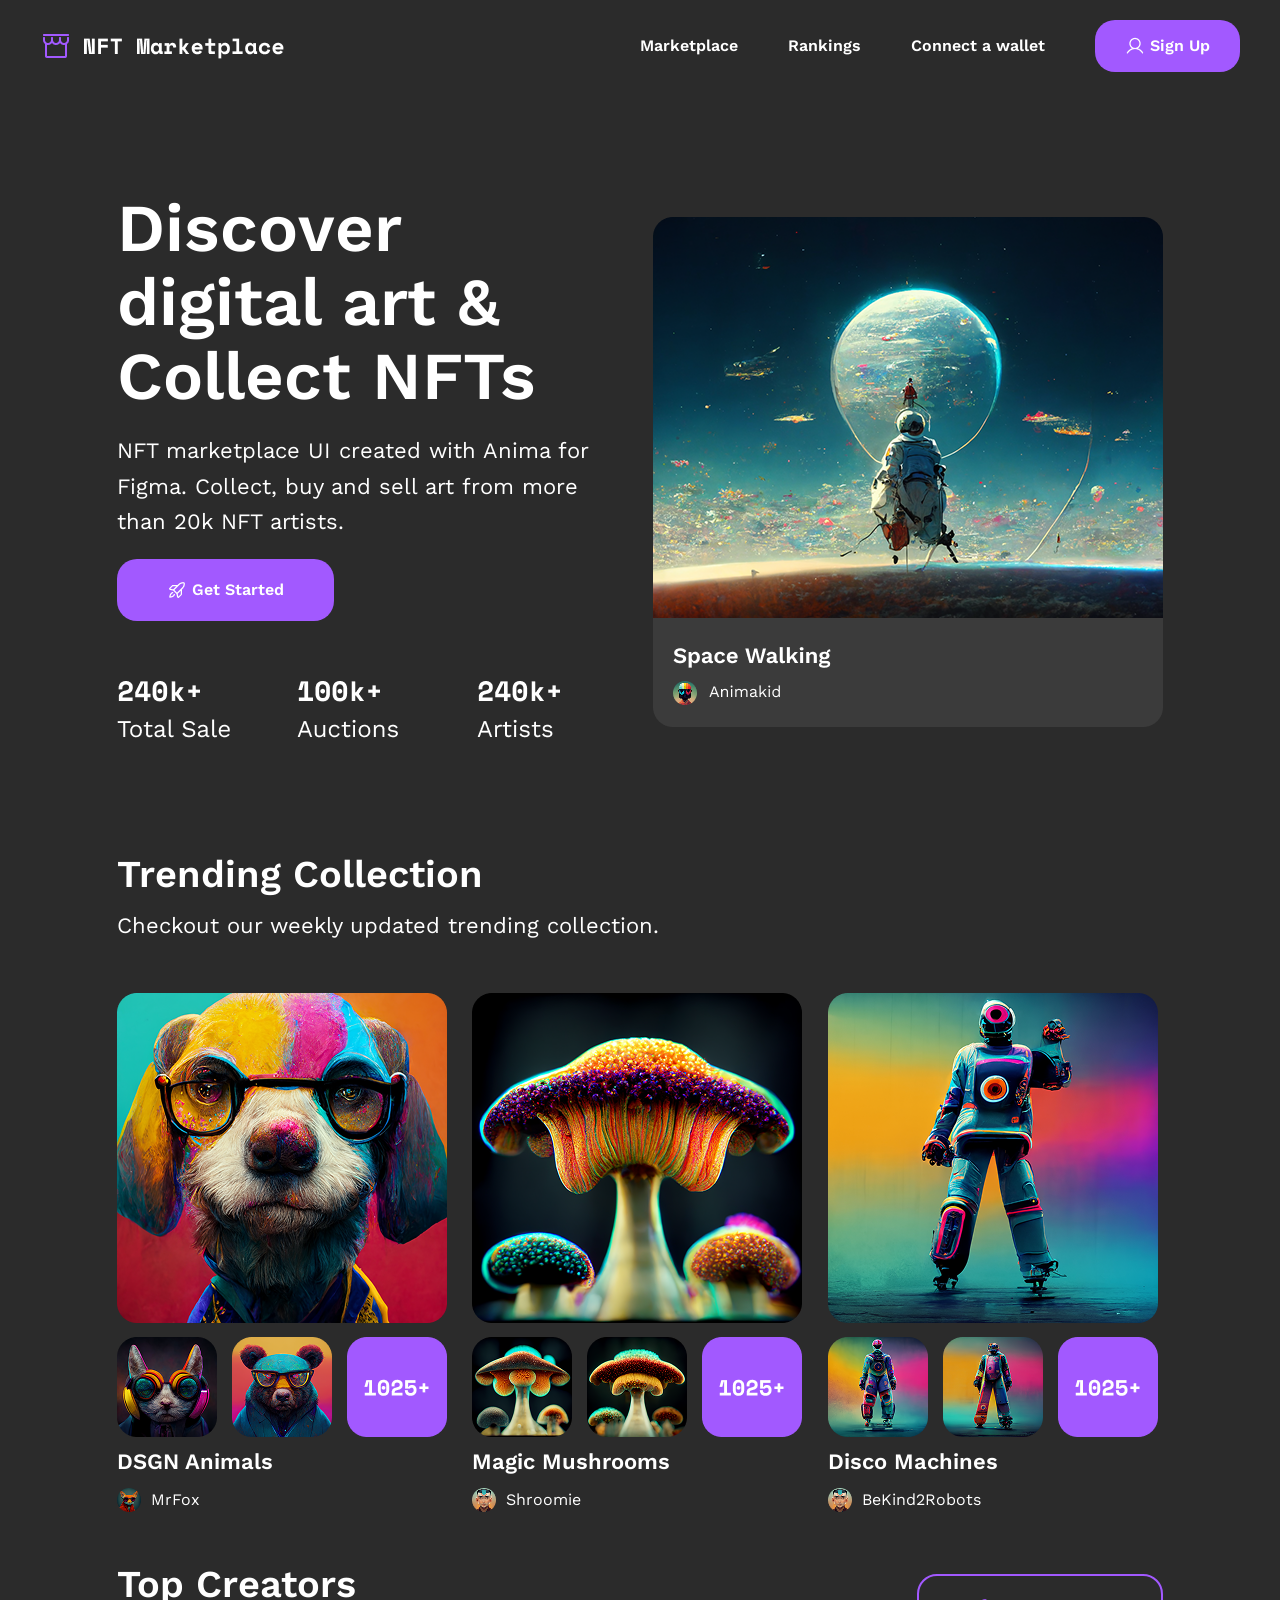
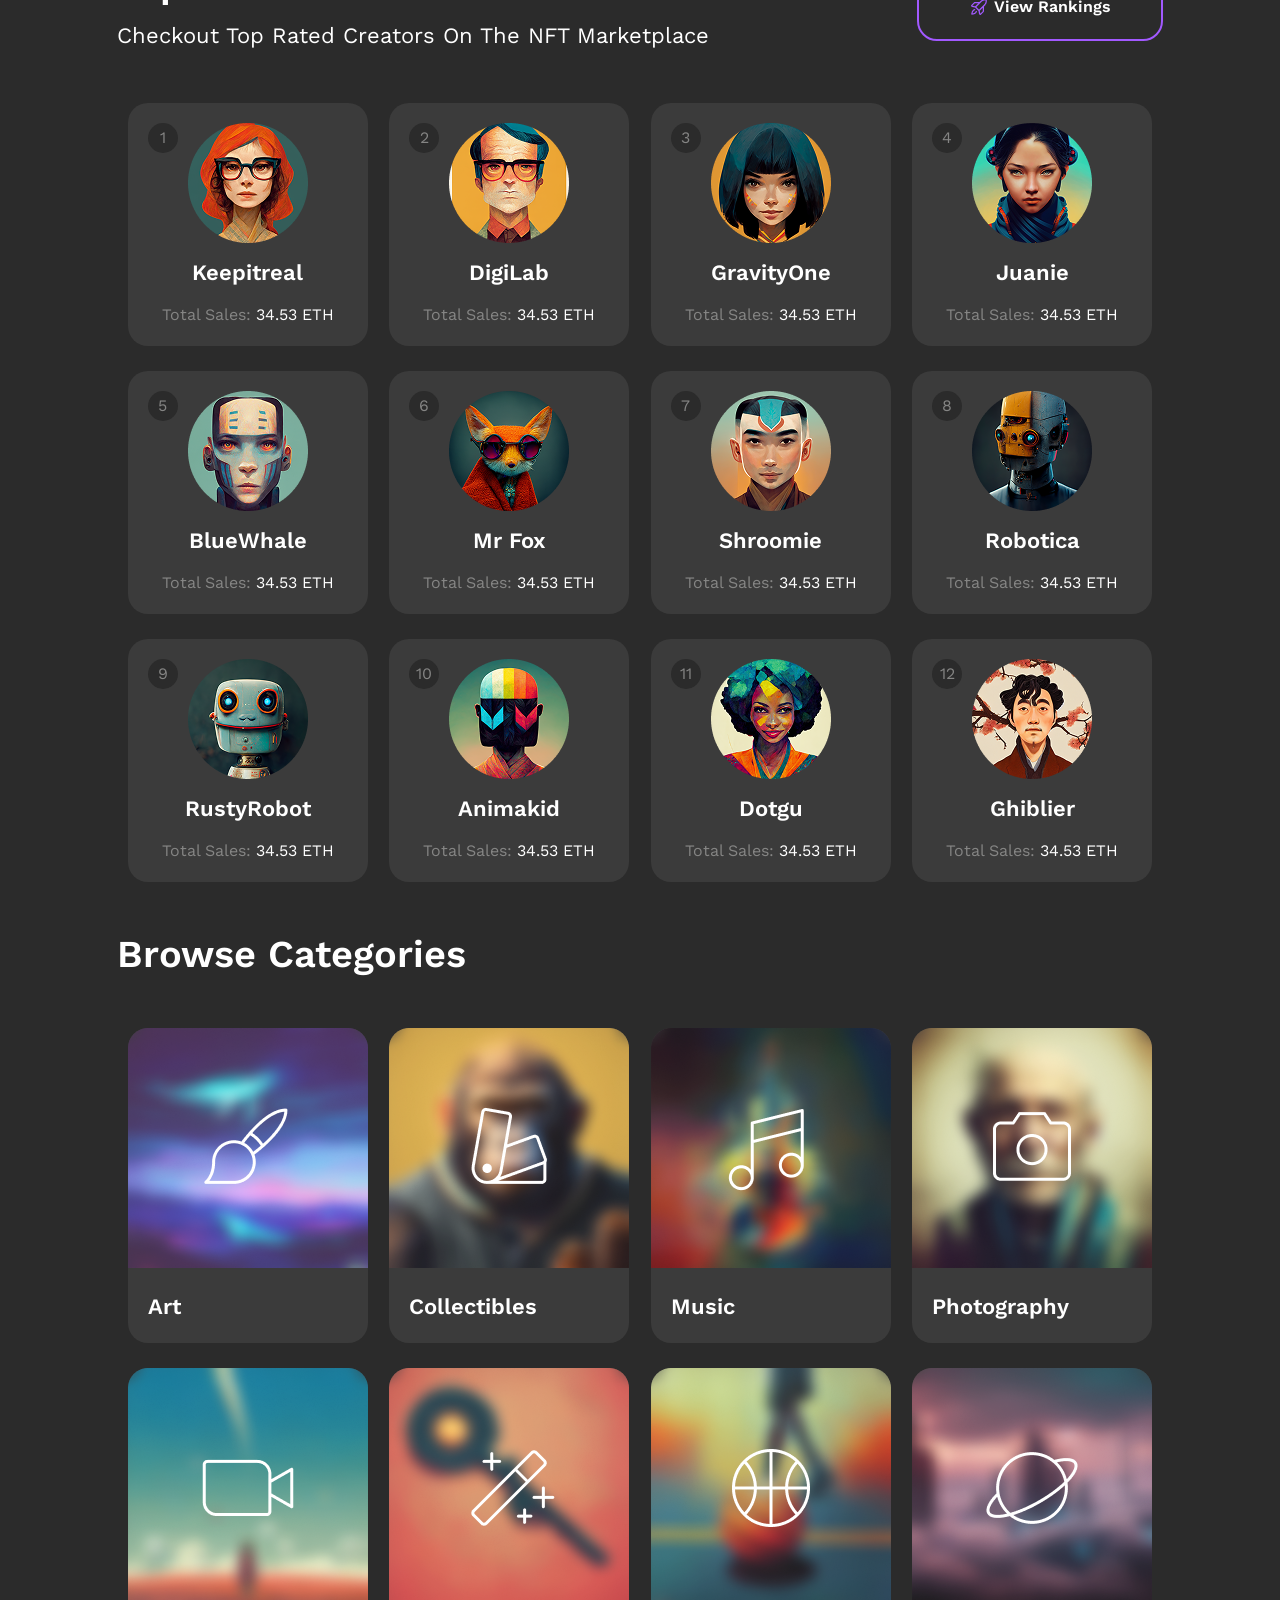
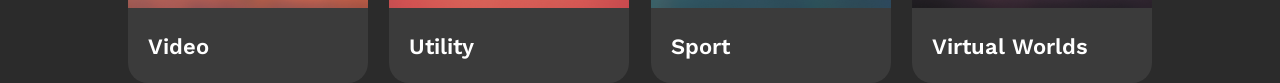
==== index.html @ 12379fa8 "categories" ====
<!doctype html>
<html lang="en">
  <head>
    <meta charset="UTF-8" />
    <meta name="viewport" content="width=device-width, initial-scale=1.0" />
    <link rel="stylesheet" href="style.css" />
    <link rel="shortcut icon" href="img/Storefront.png" />
    <title>NFT Marketplace</title>
  </head>
  <body>
    <nav>
      <img src="img/logo.png" alt="logotip" />

      <div class="nav-right">
        <ul>
          <li>Marketplace</li>
          <li>Rankings</li>
          <li>Connect a wallet</li>
        </ul>

        <button>
          <img src="img/User.png" alt="user-icon" />
          Sign Up
        </button>
      </div>
    </nav>

    <section class="home container">
      <div class="left-side">
        <h1>Discover digital art & Collect NFTs</h1>
        <p>
          NFT marketplace UI created with Anima for Figma. Collect, buy and sell
          art from more than 20k NFT artists.
        </p>
        <button>
          <img src="img/RocketLaunch.png" alt="rocket-icon" />
          Get Started
        </button>

        <img src="img/Additional Info.png" alt="info" />
      </div>

      <img src="img/Highlighted NFT.png" alt="nft" />
    </section>

    <section class="trending-collection container">
      <h1>Trending Collection</h1>
      <p>Checkout our weekly updated trending collection.</p>

      <div class="collection">
        <div class="card">
          <img src="img/Primary Photo Placeholder.png" alt="Primary" />

          <div class="three">
            <img src="img/Secondary Photo Placeholder.png" alt="Secondary" />
            <img src="img/Secondary Photo Placeholder-1.png" alt="Secondary" />
            <img src="img/Number of additional NFTs.png" alt="Number" />
          </div>

          <div class="info">
            <h2>DSGN Animals</h2>

            <p>
              <img src="img/Avatar Placeholder.png" alt="Avatar" />
              MrFox
            </p>
          </div>
        </div>

        <div class="card">
          <img src="img/Primary Photo Placeholder-1.png" alt="Primary" />

          <div class="three">
            <img src="img/Secondary Photo Placeholder-2.png" alt="Secondary" />
            <img src="img/Secondary Photo Placeholder-3.png" alt="Secondary" />
            <img src="img/Number of additional NFTs.png" alt="Number" />
          </div>

          <div class="info">
            <h2>Magic Mushrooms</h2>

            <p>
              <img src="img/Avatar Placeholder-1.png" alt="Avatar" />
              Shroomie
            </p>
          </div>
        </div>

        <div class="card">
          <img src="img/Primary Photo Placeholder-2.png" alt="Primary" />

          <div class="three">
            <img src="img/Secondary Photo Placeholder-4.png" alt="Secondary" />
            <img src="img/Secondary Photo Placeholder-5.png" alt="Secondary" />
            <img src="img/Number of additional NFTs.png" alt="Number" />
          </div>

          <div class="info">
            <h2>Disco Machines</h2>

            <p>
              <img src="img/Avatar Placeholder-1.png" alt="Avatar" />
              BeKind2Robots
            </p>
          </div>
        </div>
      </div>
    </section>

    <div class="rated-artists container">
      <div class="top">
        <div class="headings">
          <h1>Top Creators</h1>
          <p>Checkout Top Rated Creators On The NFT Marketplace</p>
        </div>

        <button>
          <img src="img/RocketLaunch-violet.png" alt="rocket-icon" />
          View Rankings
        </button>
      </div>

      <div class="card-grid">
        <div class="card">
          <h3>1</h3>

          <img src="img/avatar/Avatar Placeholder.png" alt="Avatar" />
          <h2>Keepitreal</h2>
          <p>
            Total Sales:
            <span> 34.53 ETH </span>
          </p>
        </div>

        <div class="card">
          <h3>2</h3>

          <img src="img/avatar/Avatar Placeholder-1.png" alt="Avatar" />
          <h2>DigiLab</h2>
          <p>
            Total Sales:
            <span> 34.53 ETH </span>
          </p>
        </div>

        <div class="card">
          <h3>3</h3>

          <img src="img/avatar/Avatar Placeholder-2.png" alt="Avatar" />
          <h2>GravityOne</h2>
          <p>
            Total Sales:
            <span> 34.53 ETH </span>
          </p>
        </div>

        <div class="card">
          <h3>4</h3>

          <img src="img/avatar/Avatar Placeholder-3.png" alt="Avatar" />
          <h2>Juanie</h2>
          <p>
            Total Sales:
            <span> 34.53 ETH </span>
          </p>
        </div>

        <div class="card">
          <h3>5</h3>

          <img src="img/avatar/Avatar Placeholder-4.png" alt="Avatar" />
          <h2>BlueWhale</h2>
          <p>
            Total Sales:
            <span> 34.53 ETH </span>
          </p>
        </div>

        <div class="card">
          <h3>6</h3>

          <img src="img/avatar/Avatar Placeholder-5.png" alt="Avatar" />
          <h2>mr fox</h2>
          <p>
            Total Sales:
            <span> 34.53 ETH </span>
          </p>
        </div>

        <div class="card">
          <h3>7</h3>

          <img src="img/avatar/Avatar Placeholder-6.png" alt="Avatar" />
          <h2>Shroomie</h2>
          <p>
            Total Sales:
            <span> 34.53 ETH </span>
          </p>
        </div>

        <div class="card">
          <h3>8</h3>

          <img src="img/avatar/Avatar Placeholder-7.png" alt="Avatar" />
          <h2>robotica</h2>
          <p>
            Total Sales:
            <span> 34.53 ETH </span>
          </p>
        </div>

        <div class="card">
          <h3>9</h3>

          <img src="img/avatar/Avatar Placeholder-8.png" alt="Avatar" />
          <h2>RustyRobot</h2>
          <p>
            Total Sales:
            <span> 34.53 ETH </span>
          </p>
        </div>

        <div class="card">
          <h3>10</h3>

          <img src="img/avatar/Avatar Placeholder-9.png" alt="Avatar" />
          <h2>animakid</h2>
          <p>
            Total Sales:
            <span> 34.53 ETH </span>
          </p>
        </div>

        <div class="card">
          <h3>11</h3>

          <img src="img/avatar/Avatar Placeholder-10.png" alt="Avatar" />
          <h2>Dotgu</h2>
          <p>
            Total Sales:
            <span> 34.53 ETH </span>
          </p>
        </div>

        <div class="card">
          <h3>12</h3>

          <img src="img/avatar/Avatar Placeholder-11.png" alt="Avatar" />
          <h2>Ghiblier</h2>
          <p>
            Total Sales:
            <span> 34.53 ETH </span>
          </p>
        </div>
      </div>
    </div>

    <div class="categories container">
      <h1>Browse Categories</h1>

      <div class="card-grid">
        <div class="card">
          <img src="img/category/Category Icon.png" alt="category" />
          <h2>Art</h2>
        </div>

        <div class="card">
          <img src="img/category/Category Icon-1.png" alt="category" />
          <h2>Collectibles</h2>
        </div>

        <div class="card">
          <img src="img/category/Category Icon-2.png" alt="category" />
          <h2>Music</h2>
        </div>

        <div class="card">
          <img src="img/category/Category Icon-3.png" alt="category" />
          <h2>Photography</h2>
        </div>

        <div class="card">
          <img src="img/category/Category Icon-4.png" alt="category" />
          <h2>Video</h2>
        </div>

        <div class="card">
          <img src="img/category/Category Icon-5.png" alt="category" />
          <h2>Utility</h2>
        </div>

        <div class="card">
          <img src="img/category/Category Icon-6.png" alt="category" />
          <h2>Sport</h2>
        </div>

        <div class="card">
          <img src="img/category/Category Icon-7.png" alt="category" />
          <h2>Virtual Worlds</h2>
        </div>
      </div>
    </div>
  </body>
</html>
---- style.css ----
@import url("https://fonts.googleapis.com/css2?family=Work+Sans:ital,wght@0,100..900;1,100..900&display=swap");

* {
  padding: 0;
  margin: 0;
  list-style: none;
  box-sizing: border-box;
  font-family: "Work Sans", sans-serif;
}

body {
  background-color: #2b2b2b;
}

.container {
  max-width: 1046px;
  margin: auto;
  /* border: #a259ff solid 1px; */
}

button {
  transition: all 0.3s;
  cursor: pointer;
}

button:active {
  transform: scale(0.8);
}

nav {
  max-width: 1200px;
  width: 100%;
  margin: auto;
  display: flex;
  align-items: center;
  justify-content: space-between;
  padding: 20px 0;
}

nav .nav-right {
  display: flex;
  align-items: center;
  gap: 50px;
}

.nav-right ul {
  display: flex;
  gap: 50px;
}

.nav-right ul li {
  color: white;
  font-weight: 600;
  font-size: 16px;
  line-height: 140%;
}

.nav-right button {
  display: flex;
  align-items: center;
  gap: 5px;
  border: none;
  color: white;
  font-weight: 600;
  font-size: 16px;
  line-height: 140%;
  padding: 15px 30px;
  border-radius: 20px;
  background-color: #a259ff;
  cursor: pointer;
}

.home {
  display: flex;
  align-items: center;
  justify-content: space-between;
  margin: 100px auto;
}

.home .left-side h1 {
  font-weight: 600;
  font-size: 67px;
  line-height: 110%;
  color: white;
  width: 500px;
  margin-bottom: 20px;
}

.home .left-side p {
  font-weight: 400;
  font-size: 22px;
  line-height: 160%;
  color: white;
  width: 500px;
  margin-bottom: 20px;
}

.home .left-side button {
  display: flex;
  align-items: center;
  gap: 5px;
  border: none;
  color: white;
  font-weight: 600;
  font-size: 16px;
  line-height: 140%;
  padding: 20px 50px;
  border-radius: 20px;
  background-color: #a259ff;
  margin-bottom: 50px;
}

/* trending-collection */
.trending-collection h1 {
  color: white;
  font-weight: 600;
  font-size: 38px;
  line-height: 120%;
  margin-bottom: 10px;
}

.trending-collection p {
  color: white;
  font-weight: 400;
  font-size: 22px;
  line-height: 160%;
}

.collection {
  display: grid;
  grid-template-columns: repeat(3, 1fr);
  margin: 50px 0;
  gap: 20px;
}

.collection .card {
  width: 330px;
}

.collection .card .three {
  display: flex;
  align-items: center;
  justify-content: space-between;
  width: 100%;
  margin: 10px 0;
}

.collection .card .info h2 {
  font-weight: 600;
  font-size: 22px;
  line-height: 140%;
  color: white;
  margin-bottom: 10px;
}

.collection .card .info p {
  display: flex;
  gap: 10px;
  align-items: center;
  color: white;
  font-weight: 400;
  font-size: 16px;
  line-height: 140%;
}

/* rated-artists css */
.rated-artists {
  margin: 50px auto;
}

.rated-artists .top {
  display: flex;
  align-items: center;
  justify-content: space-between;
}

.rated-artists .top .headings h1 {
  color: white;
  font-weight: 600;
  font-size: 38px;
  line-height: 120%;
  margin-bottom: 10px;
}

.rated-artists .top .headings p {
  color: white;
  font-weight: 400;
  font-size: 22px;
  line-height: 160%;
}

.rated-artists .top button {
  display: flex;
  align-items: center;
  gap: 5px;
  color: #fff;
  font-weight: 600;
  font-size: 16px;
  line-height: 140%;
  border-radius: 20px;
  border: 2px solid #a259ff;
  padding: 20px 50px;
  background-color: transparent;
}

/* grids */
.rated-artists .card-grid,
.categories .card-grid {
  display: grid;
  grid-template-columns: repeat(4, 1fr);
  justify-items: center;
  row-gap: 25px;
  margin-top: 50px;
}

.rated-artists .card-grid .card {
  position: relative;
  display: flex;
  flex-direction: column;
  align-items: center;
  gap: 15px;
  background-color: #3b3b3b;
  width: 240px;
  padding: 20px;
  border-radius: 20px;
  transition: all 0.5s;
}

.rated-artists .card-grid .card img {
  transition: all 0.5s;
}

.rated-artists .card-grid .card:hover {
  box-shadow: inset 0 0 20px #a259ff;
}

.rated-artists .card-grid .card:hover img {
  transform: scale(1.1);
}

.rated-artists .card-grid .card h3 {
  display: flex;
  align-items: center;
  justify-content: center;
  position: absolute;
  left: 20px;
  top: 20px;
  background-color: #2b2b2b;
  color: #858584;
  font-weight: 400;
  font-size: 16px;
  line-height: 140%;
  border-radius: 20px;
  width: 30px;
  height: 30px;
}

.rated-artists .card-grid .card h2 {
  font-weight: 600;
  font-size: 22px;
  line-height: 140%;
  color: white;
  text-transform: capitalize;
}

.rated-artists .card-grid .card p {
  color: #858584;
  font-weight: 400;
  font-size: 16px;
  line-height: 140%;
}

.rated-artists .card-grid .card p span {
  color: white;
}

/* categories */
.categories h1 {
  color: white;
  font-weight: 600;
  font-size: 38px;
  line-height: 120%;
}

.categories .card-grid .card {
  background: #3b3b3b;
  width: 240px;
  border-radius: 20px;
  transition: all 0.5s;
}

.categories .card-grid .card h2 {
  padding: 20px;
  color: white;
  font-weight: 600;
  font-size: 22px;
  line-height: 140%;
  transition: all 0.5s;
}

.categories .card-grid .card:hover {
  transform: translateY(-10px);
}

.categories .card-grid .card:hover h2 {
  color: #a259ff;
}
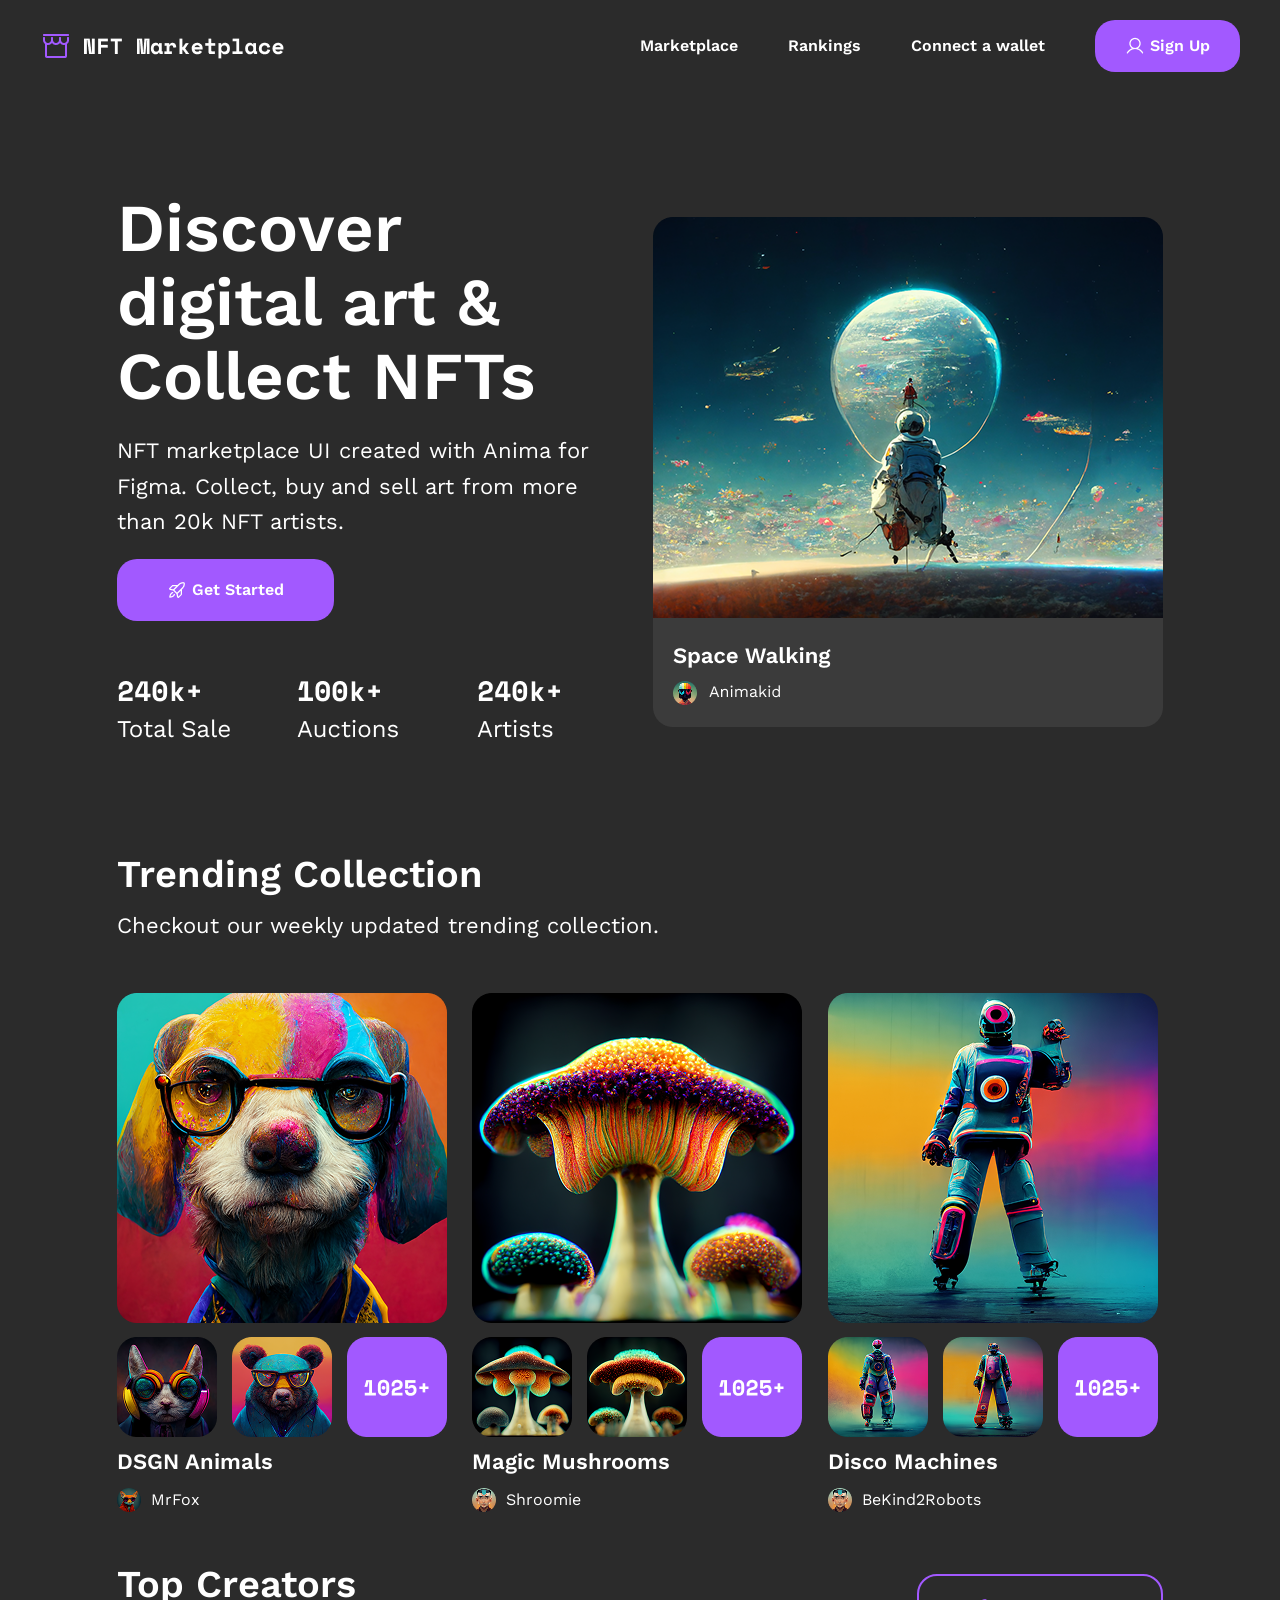
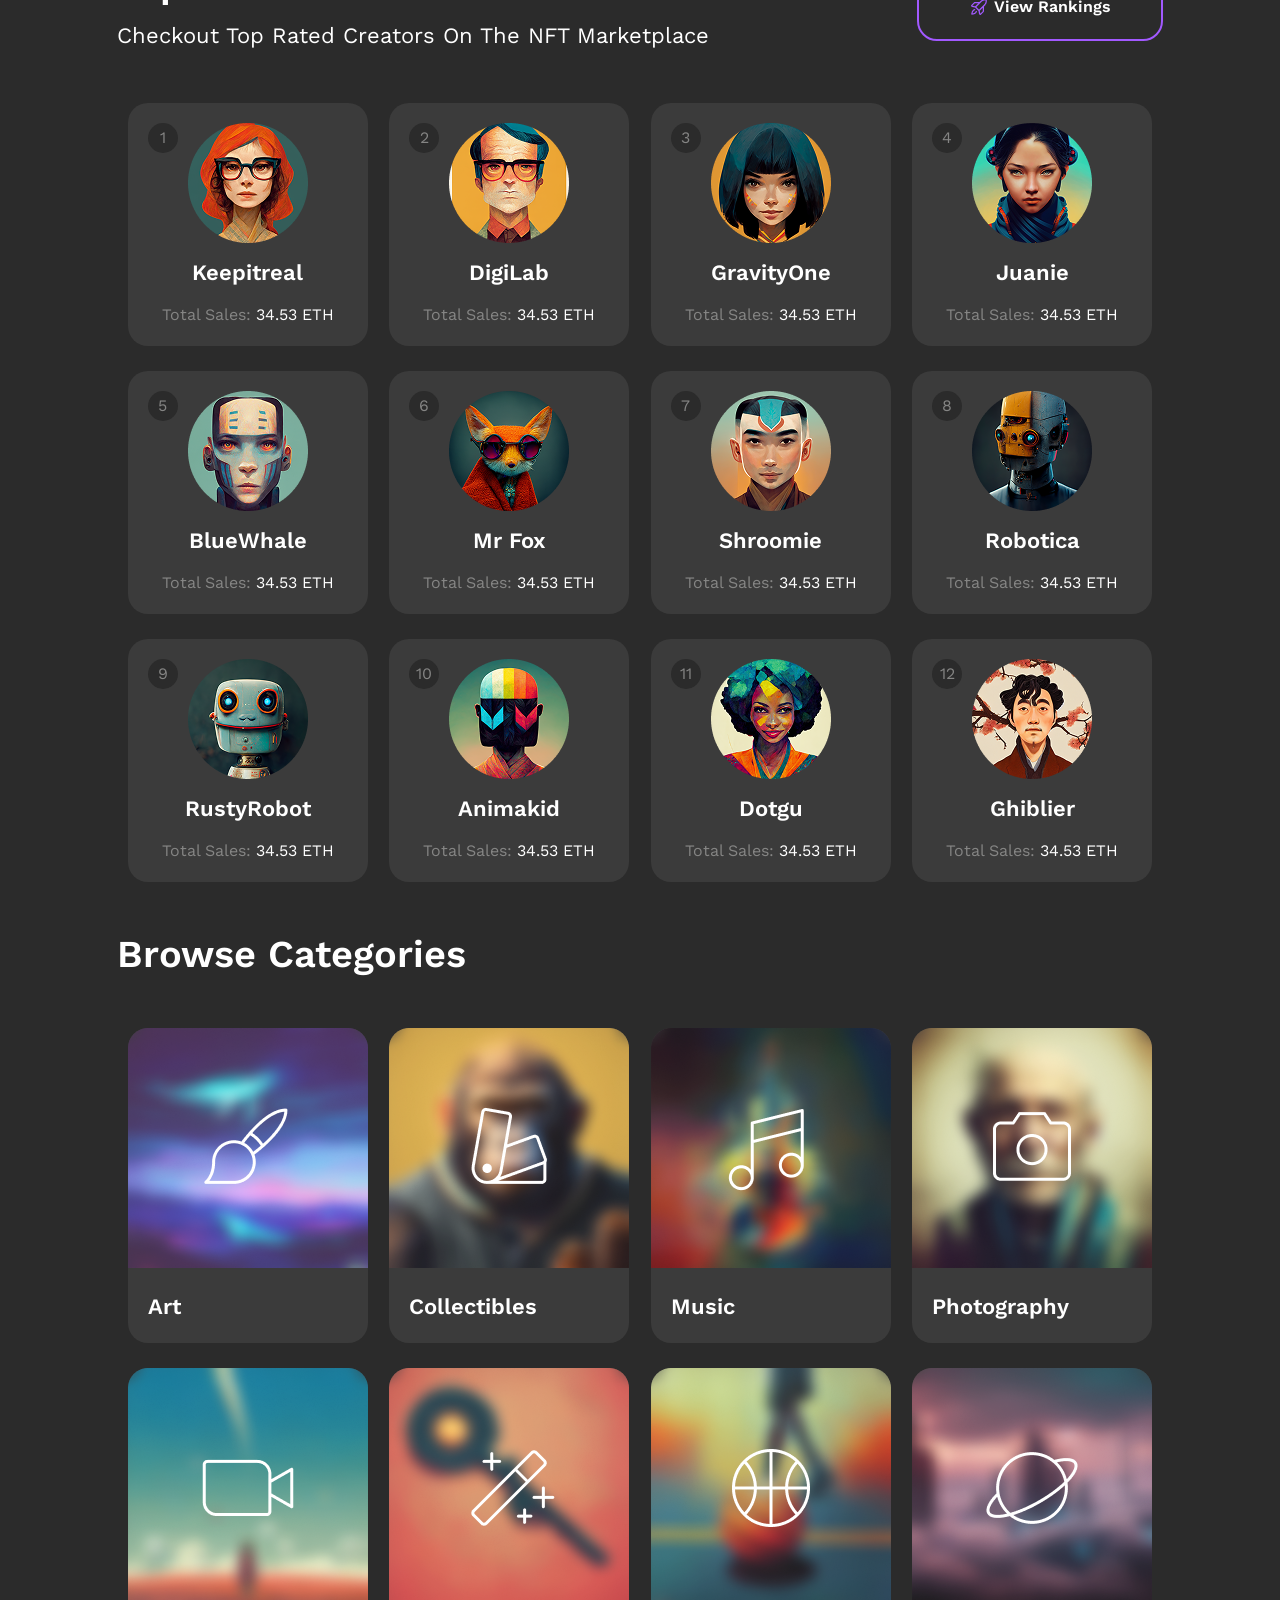
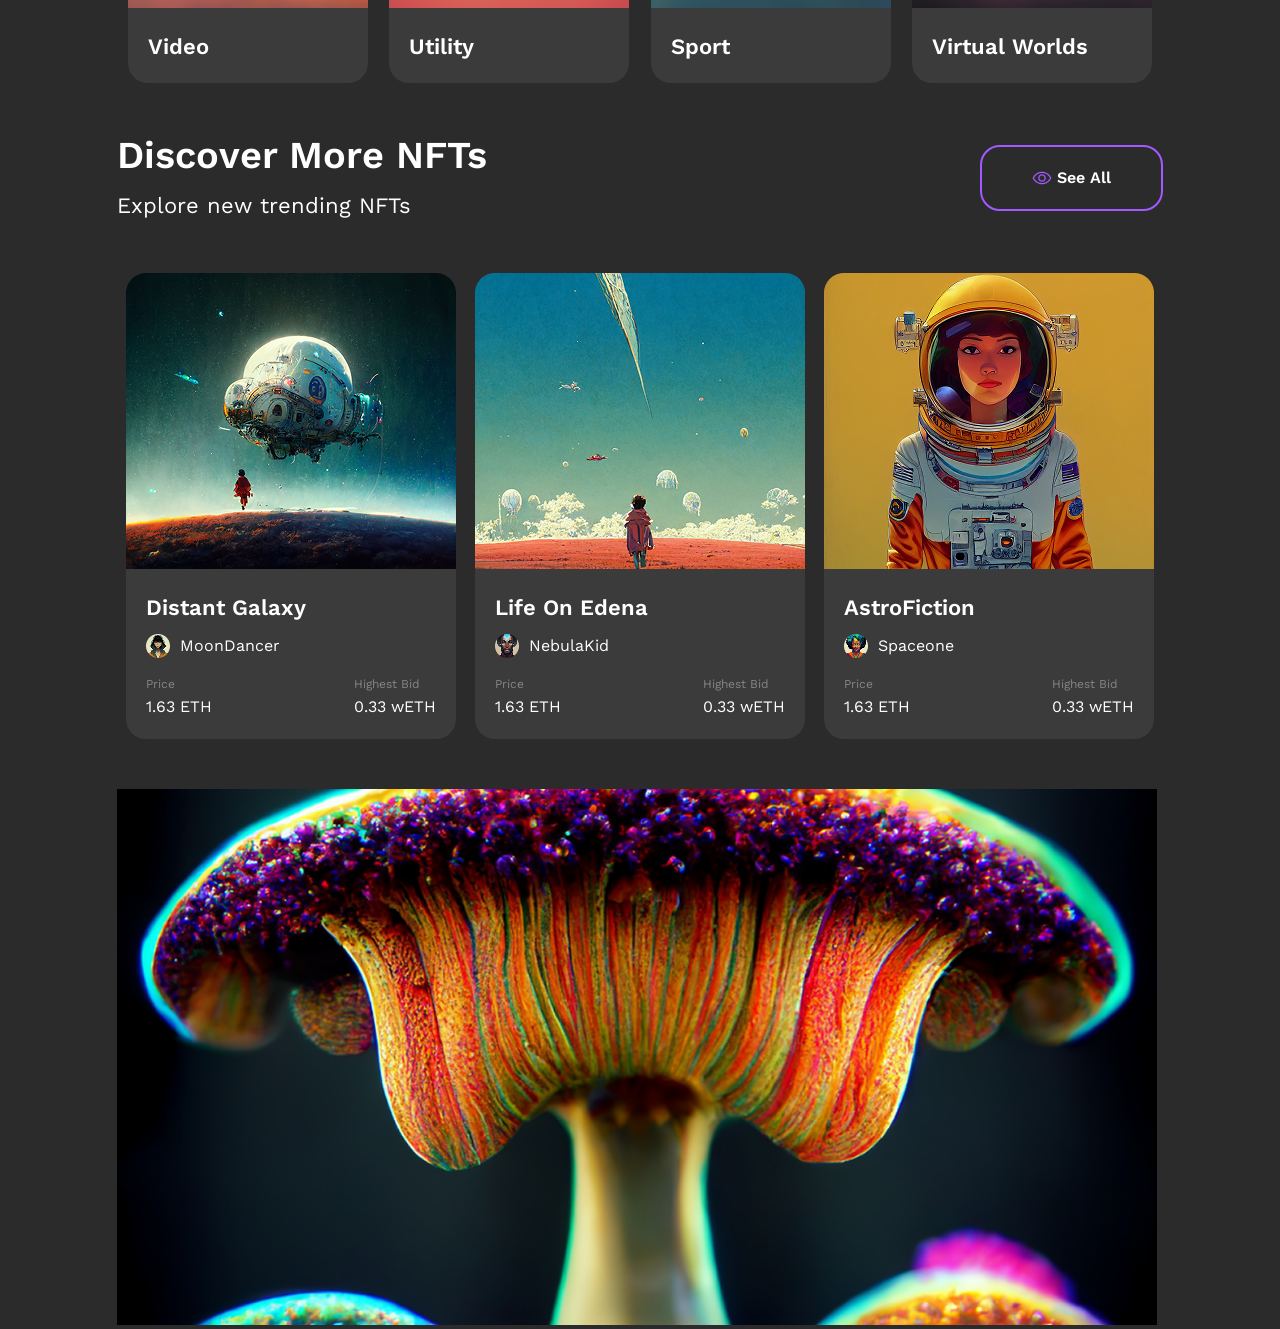
==== commit 3c529771: "banner and discover part created" ====
--- a/index.html
+++ b/index.html
@@ -300,5 +300,100 @@
         </div>
       </div>
     </div>
+
+    <div class="discover container">
+      <div class="top">
+        <div class="headings">
+          <h1>Discover More NFTs</h1>
+          <p>Explore new trending NFTs</p>
+        </div>
+
+        <button>
+          <img src="img/Eye.png" alt="eye-icon" />
+          See All
+        </button>
+      </div>
+
+      <div class="discover-cards">
+        <div class="card">
+          <img src="img/trend-1.png" alt="trend" />
+
+          <div class="info">
+            <h2>Distant Galaxy</h2>
+
+            <p>
+              <img src="img/discover-avatar-1.png" alt="avatar" />
+              MoonDancer
+            </p>
+
+            <div class="price-part">
+              <h3>
+                Price
+                <span>1.63 ETH</span>
+              </h3>
+
+              <h3>
+                Highest Bid
+                <span>0.33 wETH</span>
+              </h3>
+            </div>
+          </div>
+        </div>
+
+        <div class="card">
+          <img src="img/trend-2.png" alt="trend" />
+
+          <div class="info">
+            <h2>Life On Edena</h2>
+
+            <p>
+              <img src="img/discover-avatar-2.png" alt="avatar" />
+              NebulaKid
+            </p>
+
+            <div class="price-part">
+              <h3>
+                Price
+                <span>1.63 ETH</span>
+              </h3>
+
+              <h3>
+                Highest Bid
+                <span>0.33 wETH</span>
+              </h3>
+            </div>
+          </div>
+        </div>
+
+        <div class="card">
+          <img src="img/trend-3.png" alt="trend" />
+
+          <div class="info">
+            <h2>AstroFiction</h2>
+
+            <p>
+              <img src="img/discover-avatar-3.png" alt="avatar" />
+              Spaceone
+            </p>
+
+            <div class="price-part">
+              <h3>
+                Price
+                <span>1.63 ETH</span>
+              </h3>
+
+              <h3>
+                Highest Bid
+                <span>0.33 wETH</span>
+              </h3>
+            </div>
+          </div>
+        </div>
+      </div>
+    </div>
+
+    <div class="container">
+      <img src="img/banner.png" alt="banner" class="banner"/>
+    </div>
   </body>
 </html>
--- a/style.css
+++ b/style.css
@@ -305,3 +305,116 @@
 .categories .card-grid .card:hover h2 {
   color: #a259ff;
 }
+
+/* discover css */
+.discover {
+  margin: 50px auto;
+}
+
+.discover .top {
+  display: flex;
+  align-items: center;
+  justify-content: space-between;
+}
+
+.discover .top .headings h1 {
+  color: white;
+  font-weight: 600;
+  font-size: 38px;
+  line-height: 120%;
+  margin-bottom: 10px;
+}
+
+.discover .top .headings p {
+  color: white;
+  font-weight: 400;
+  font-size: 22px;
+  line-height: 160%;
+}
+
+.discover .top button {
+  display: flex;
+  align-items: center;
+  gap: 5px;
+  color: #fff;
+  font-weight: 600;
+  font-size: 16px;
+  line-height: 140%;
+  border-radius: 20px;
+  border: 2px solid #a259ff;
+  padding: 20px 50px;
+  background-color: transparent;
+}
+
+.discover-cards {
+  display: grid;
+  grid-template-columns: repeat(3, 1fr);
+  justify-items: center;
+  margin-top: 50px;
+}
+
+.discover-cards .card {
+  width: 330px;
+  border-radius: 20px;
+  background: #3b3b3b;
+  transition: all 0.5s;
+}
+
+.discover-cards .card:hover {
+  transform: translateY(-10px);
+}
+
+.discover-cards .card .info {
+  padding: 20px;
+}
+
+.discover-cards .card .info h2 {
+  color: white;
+  font-weight: 600;
+  font-size: 22px;
+  line-height: 140%;
+  margin-bottom: 10px;
+  transition: all 0.5s;
+}
+
+.discover-cards .card:hover h2 {
+  color: #a259ff;
+}
+
+.discover-cards .card .info p {
+  display: flex;
+  align-items: center;
+  gap: 10px;
+  color: white;
+  font-weight: 400;
+  font-size: 16px;
+  line-height: 140%;
+  margin-bottom: 20px;
+}
+
+.discover-cards .card .info .price-part {
+  display: flex;
+  align-items: center;
+  justify-content: space-between;
+}
+
+.discover-cards .card .info .price-part h3 {
+  display: flex;
+  flex-direction: column;
+  gap: 5px;
+  color: #858584;
+  font-weight: 400;
+  font-size: 12px;
+  line-height: 110%;
+}
+
+.discover-cards .card .info .price-part h3 span {
+  color: white;
+  font-size: 16px;
+  line-height: 140%;
+}
+
+/* banner css*/
+.banner {
+  width: 1040px;
+}
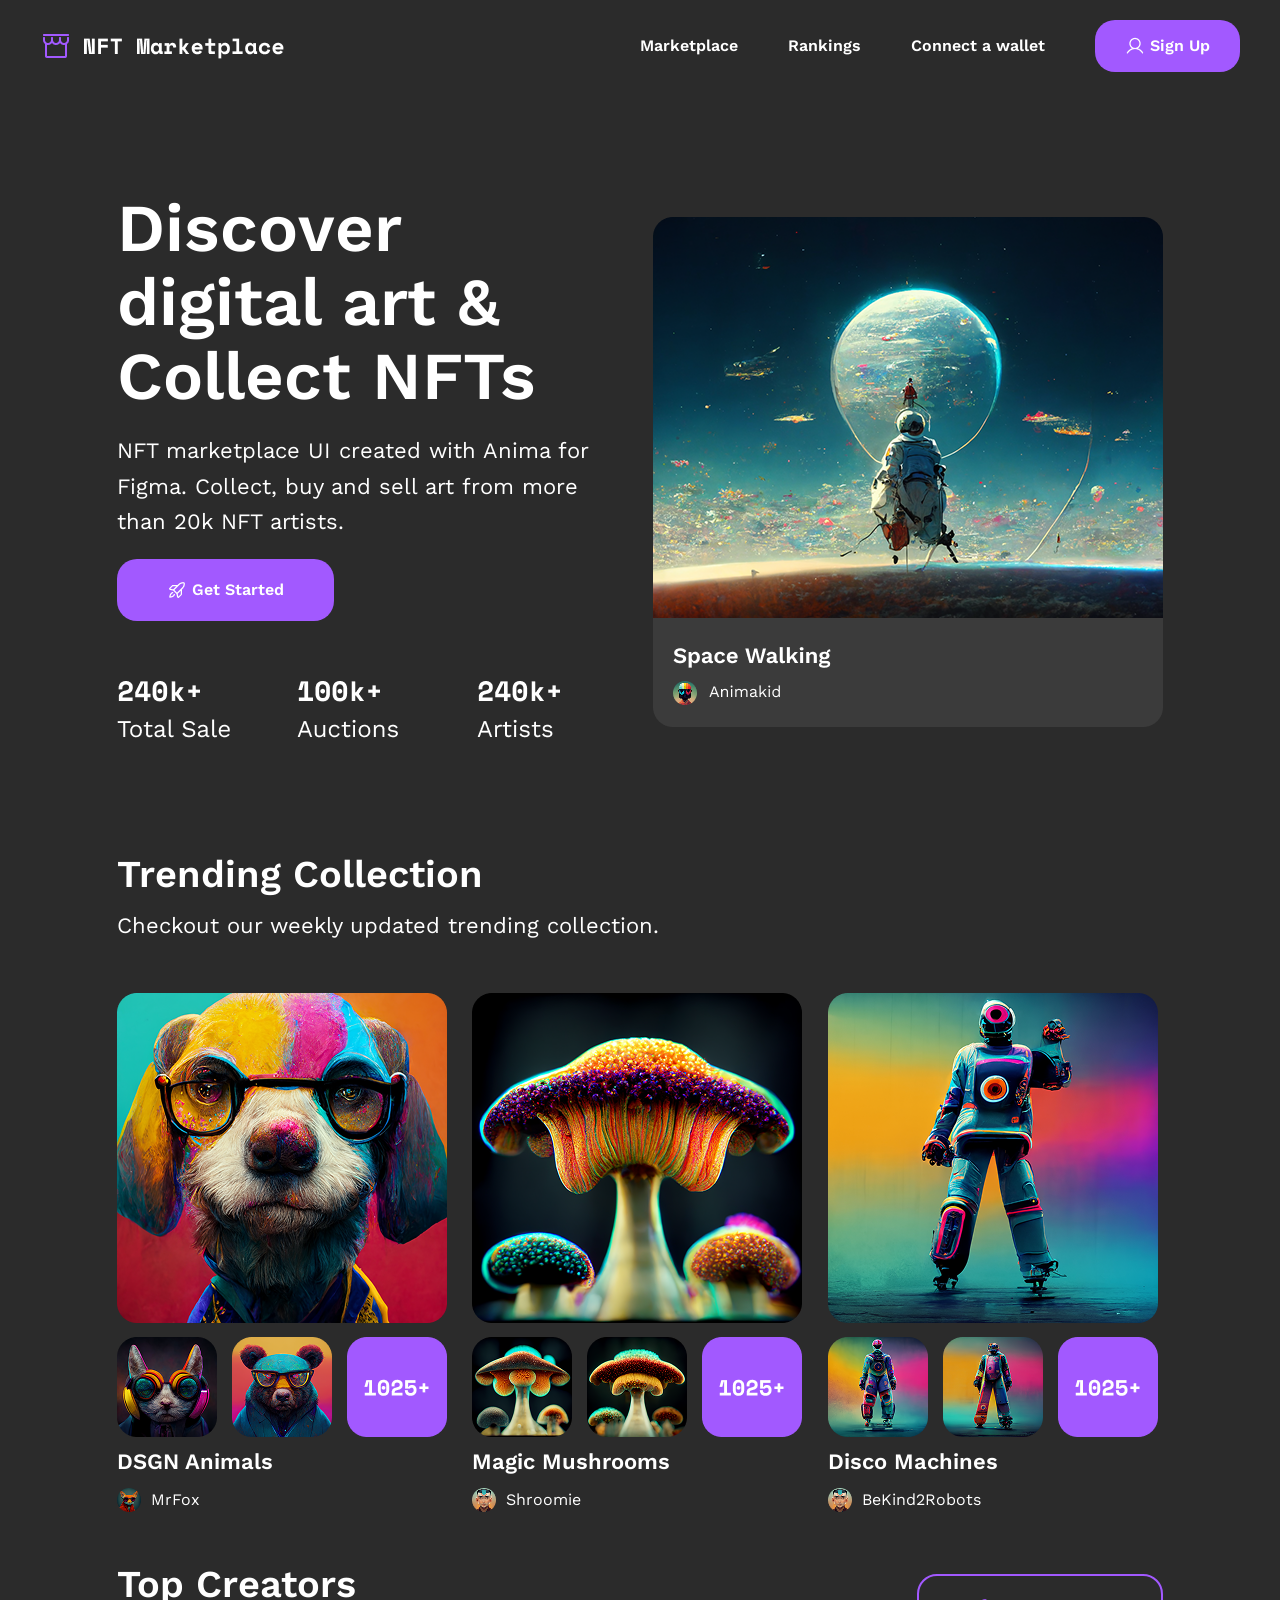
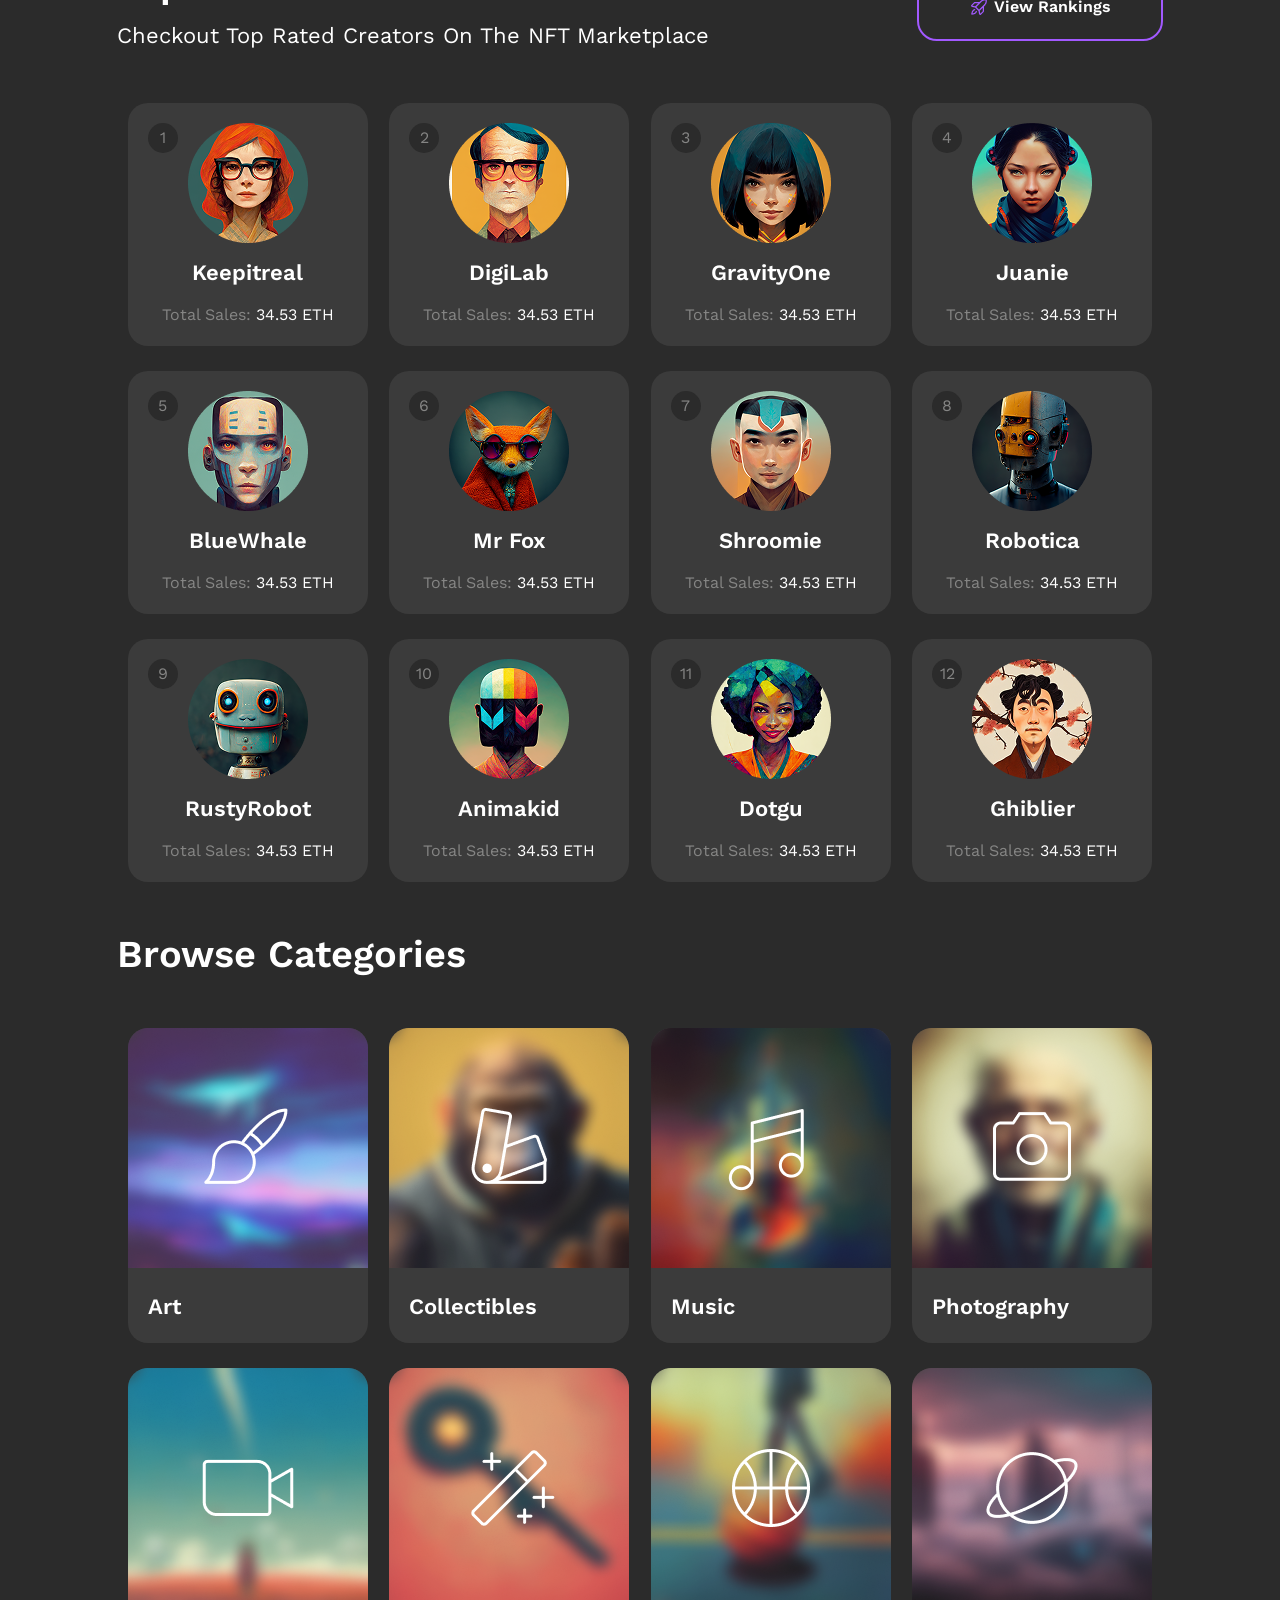
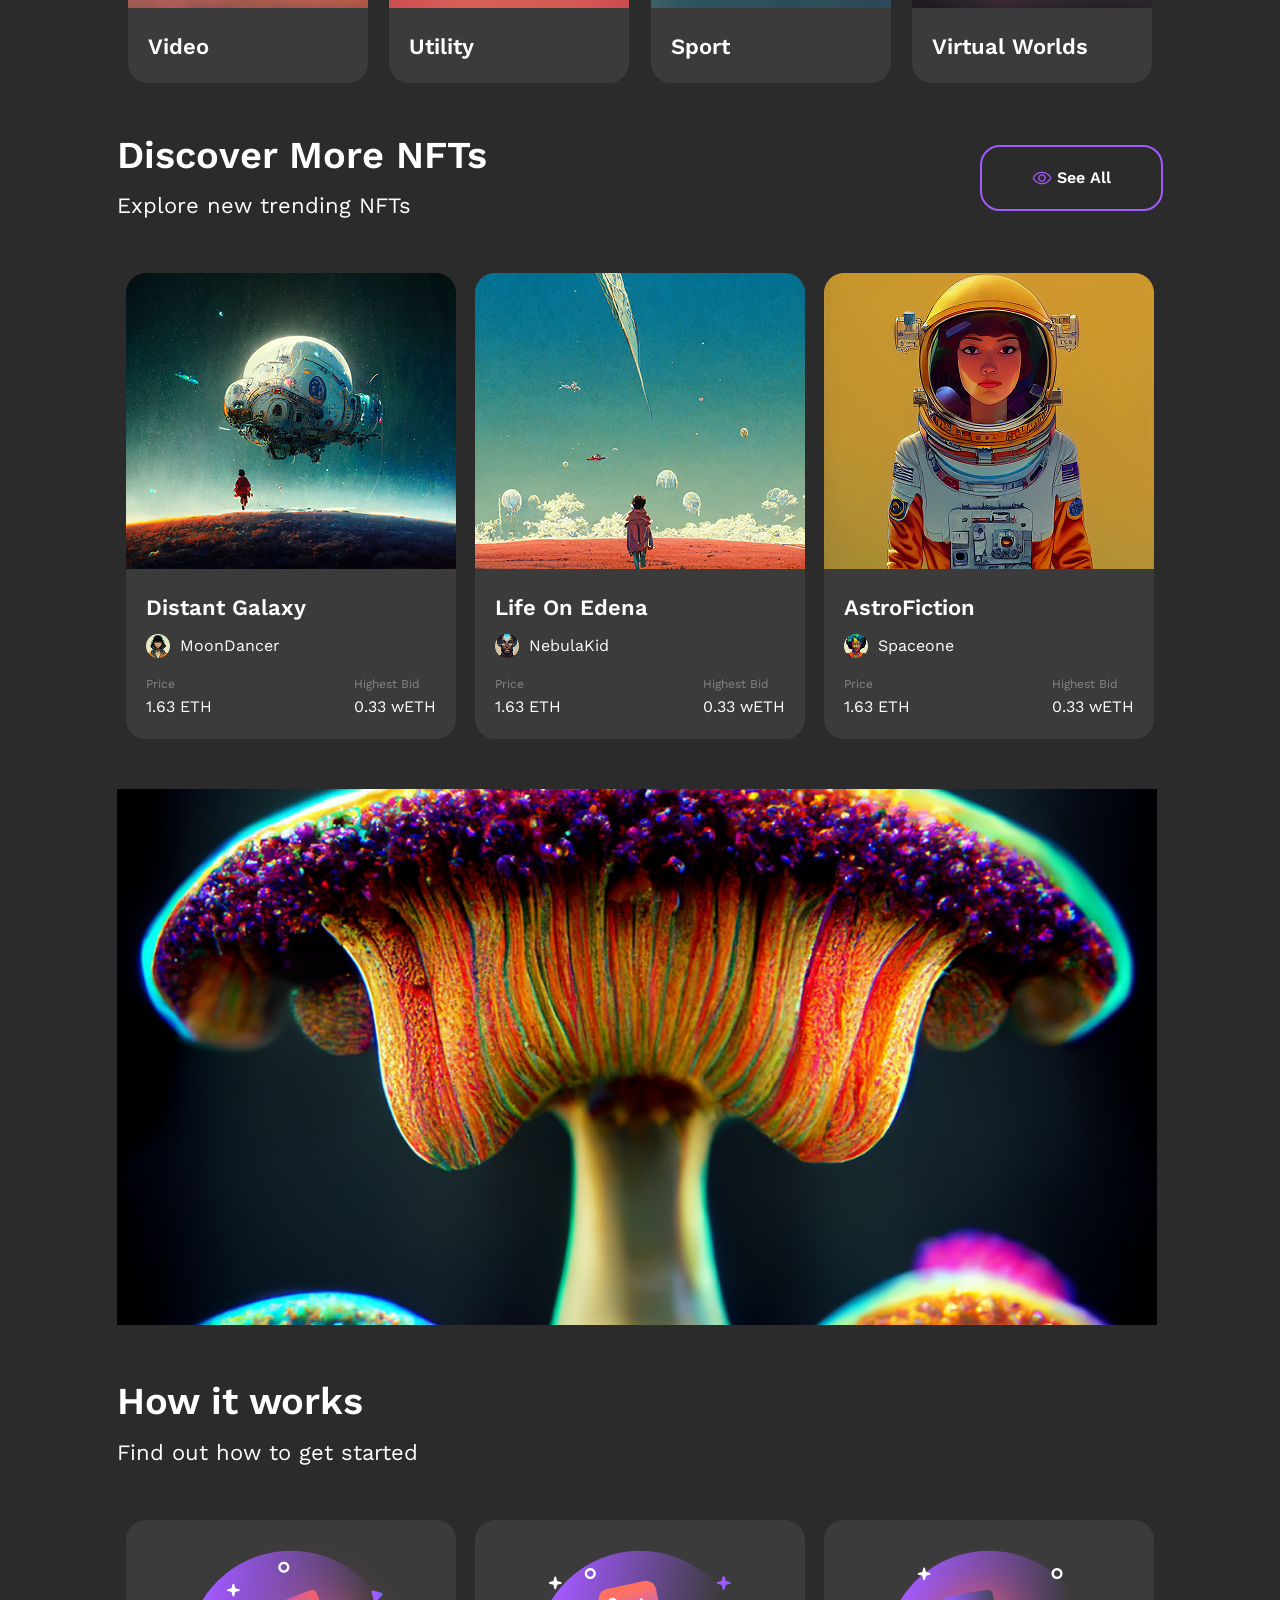
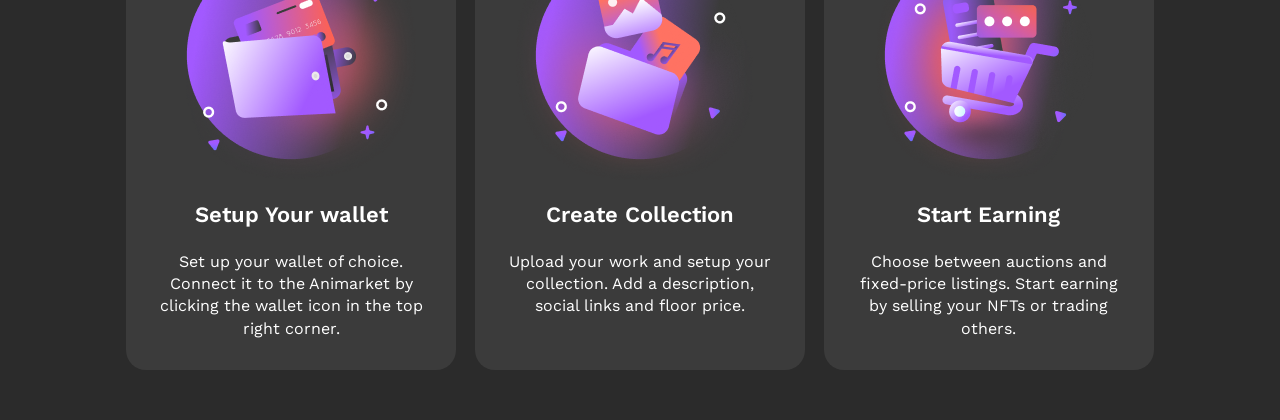
==== commit 8c8ca78f: "works part created" ====
--- a/index.html
+++ b/index.html
@@ -393,7 +393,41 @@
     </div>
 
     <div class="container">
-      <img src="img/banner.png" alt="banner" class="banner"/>
+      <img src="img/banner.png" alt="banner" class="banner" />
+    </div>
+
+    <div class="works container">
+      <h1>How it works</h1>
+      <p>Find out how to get started</p>
+
+      <div class="card-grid">
+        <div class="card">
+          <img src="img/works/Icon.png" alt="icon" />
+          <h2>Setup Your wallet</h2>
+          <p>
+            Set up your wallet of choice. Connect it to the Animarket by
+            clicking the wallet icon in the top right corner.
+          </p>
+        </div>
+
+        <div class="card">
+          <img src="img/works/Icon-1.png" alt="icon" />
+          <h2>Create Collection</h2>
+          <p>
+            Upload your work and setup your collection. Add a description,
+            social links and floor price.
+          </p>
+        </div>
+
+        <div class="card">
+          <img src="img/works/Icon-2.png" alt="icon" />
+          <h2>Start Earning</h2>
+          <p>
+            Choose between auctions and fixed-price listings. Start earning by
+            selling your NFTs or trading others.
+          </p>
+        </div>
+      </div>
     </div>
   </body>
 </html>
--- a/style.css
+++ b/style.css
@@ -418,3 +418,74 @@
 .banner {
   width: 1040px;
 }
+
+/* works */
+.works {
+  margin: 50px auto;
+}
+
+.works h1 {
+  color: white;
+  font-weight: 600;
+  font-size: 38px;
+  line-height: 120%;
+  margin-bottom: 10px;
+}
+
+.works p {
+  color: white;
+  font-weight: 400;
+  font-size: 22px;
+  line-height: 160%;
+}
+
+.works .card-grid {
+  display: grid;
+  grid-template-columns: repeat(3, 1fr);
+  justify-items: center;
+  margin-top: 50px;
+}
+
+.works .card-grid .card {
+  display: flex;
+  flex-direction: column;
+  align-items: center;
+  background-color: #3b3b3b;
+  padding: 10px 30px 30px 30px;
+  border-radius: 20px;
+  width: 330px;
+  transition: all 0.5s;
+}
+
+.works .card-grid .card img {
+  transition: all 0.5s;
+}
+
+.works .card-grid .card:hover {
+  box-shadow: 0 0 20px #a259ff;
+}
+
+.works .card-grid .card:hover img {
+  transform: scale(1.1);
+}
+
+.works .card-grid .card h2 {
+  color: white;
+  font-weight: 600;
+  font-size: 22px;
+  line-height: 140%;
+  margin: 20px 0;
+  transition: all 0.5s;
+}
+
+.works .card-grid .card:hover h2 {
+  color: #a259ff;
+}
+
+.works .card-grid .card p {
+  color: white;
+  font-weight: 400;
+  font-size: 16px;
+  line-height: 140%;
+  text-align: center;
+}
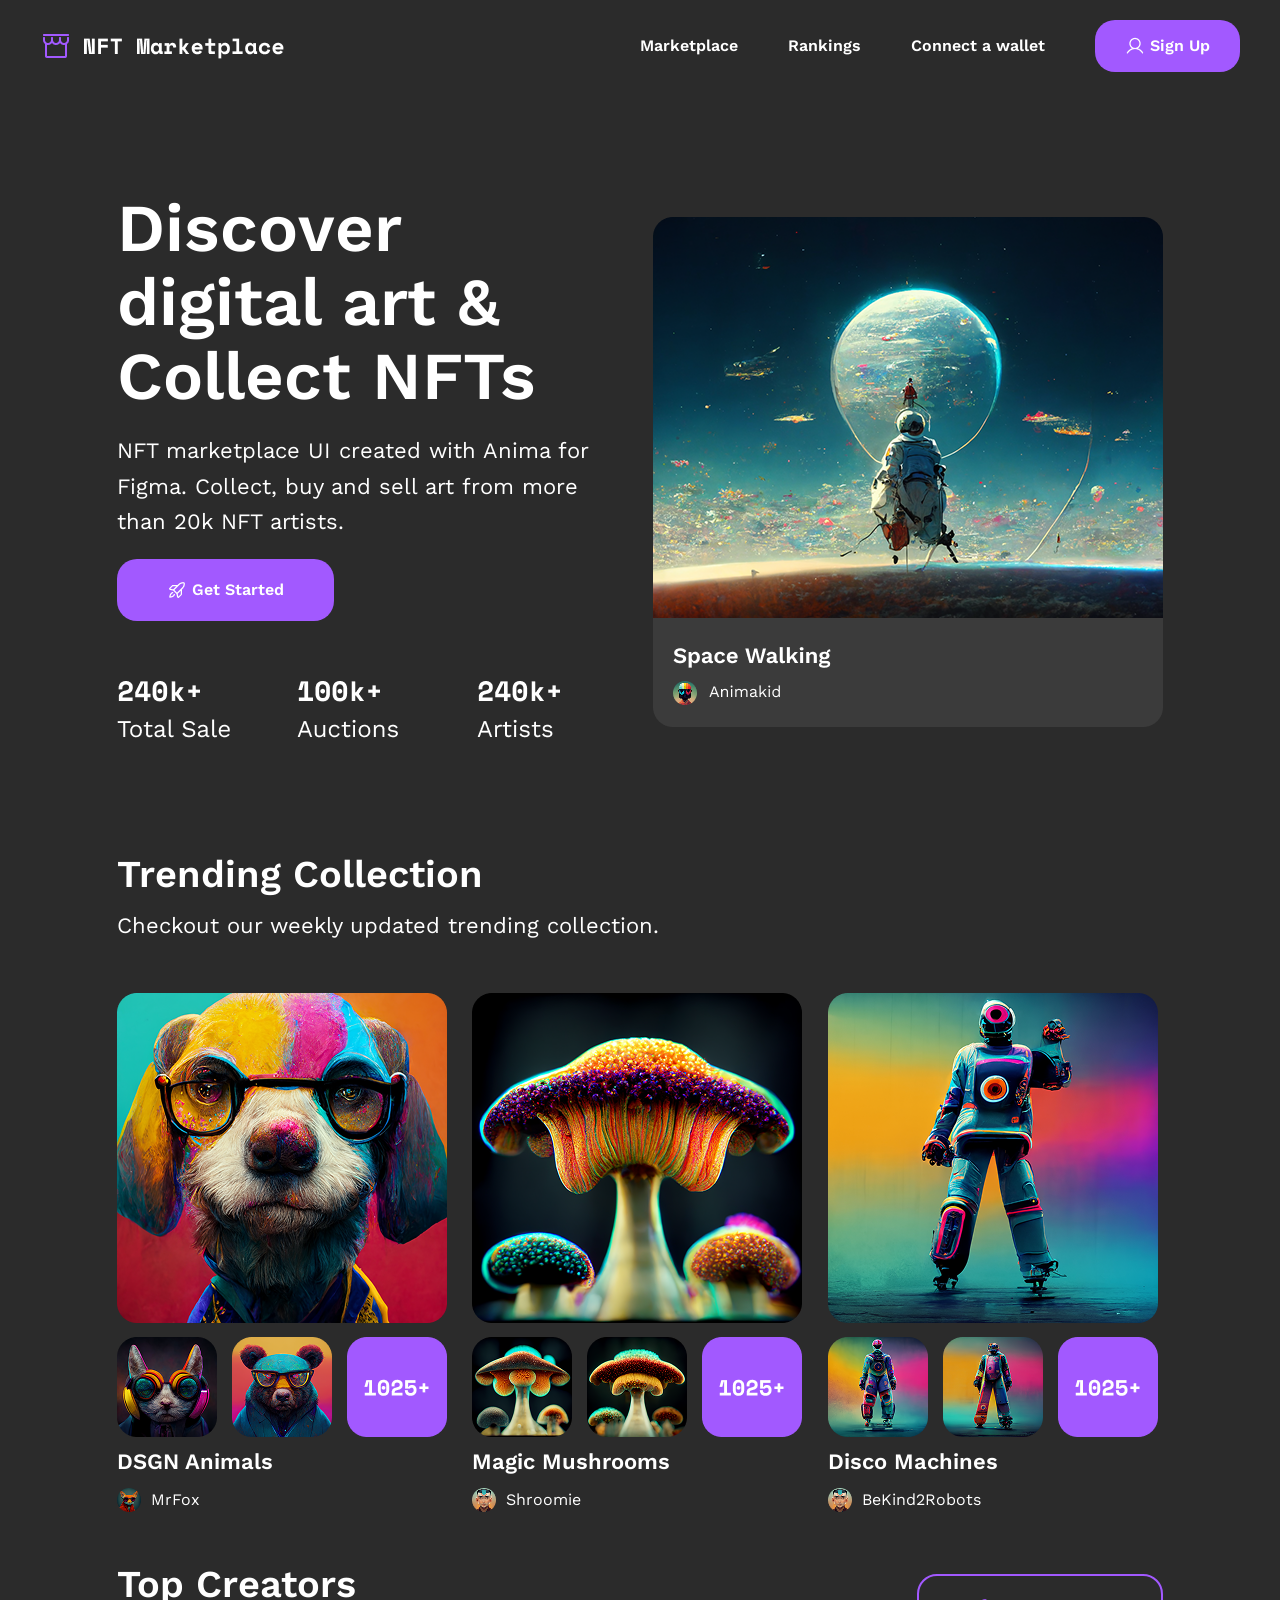
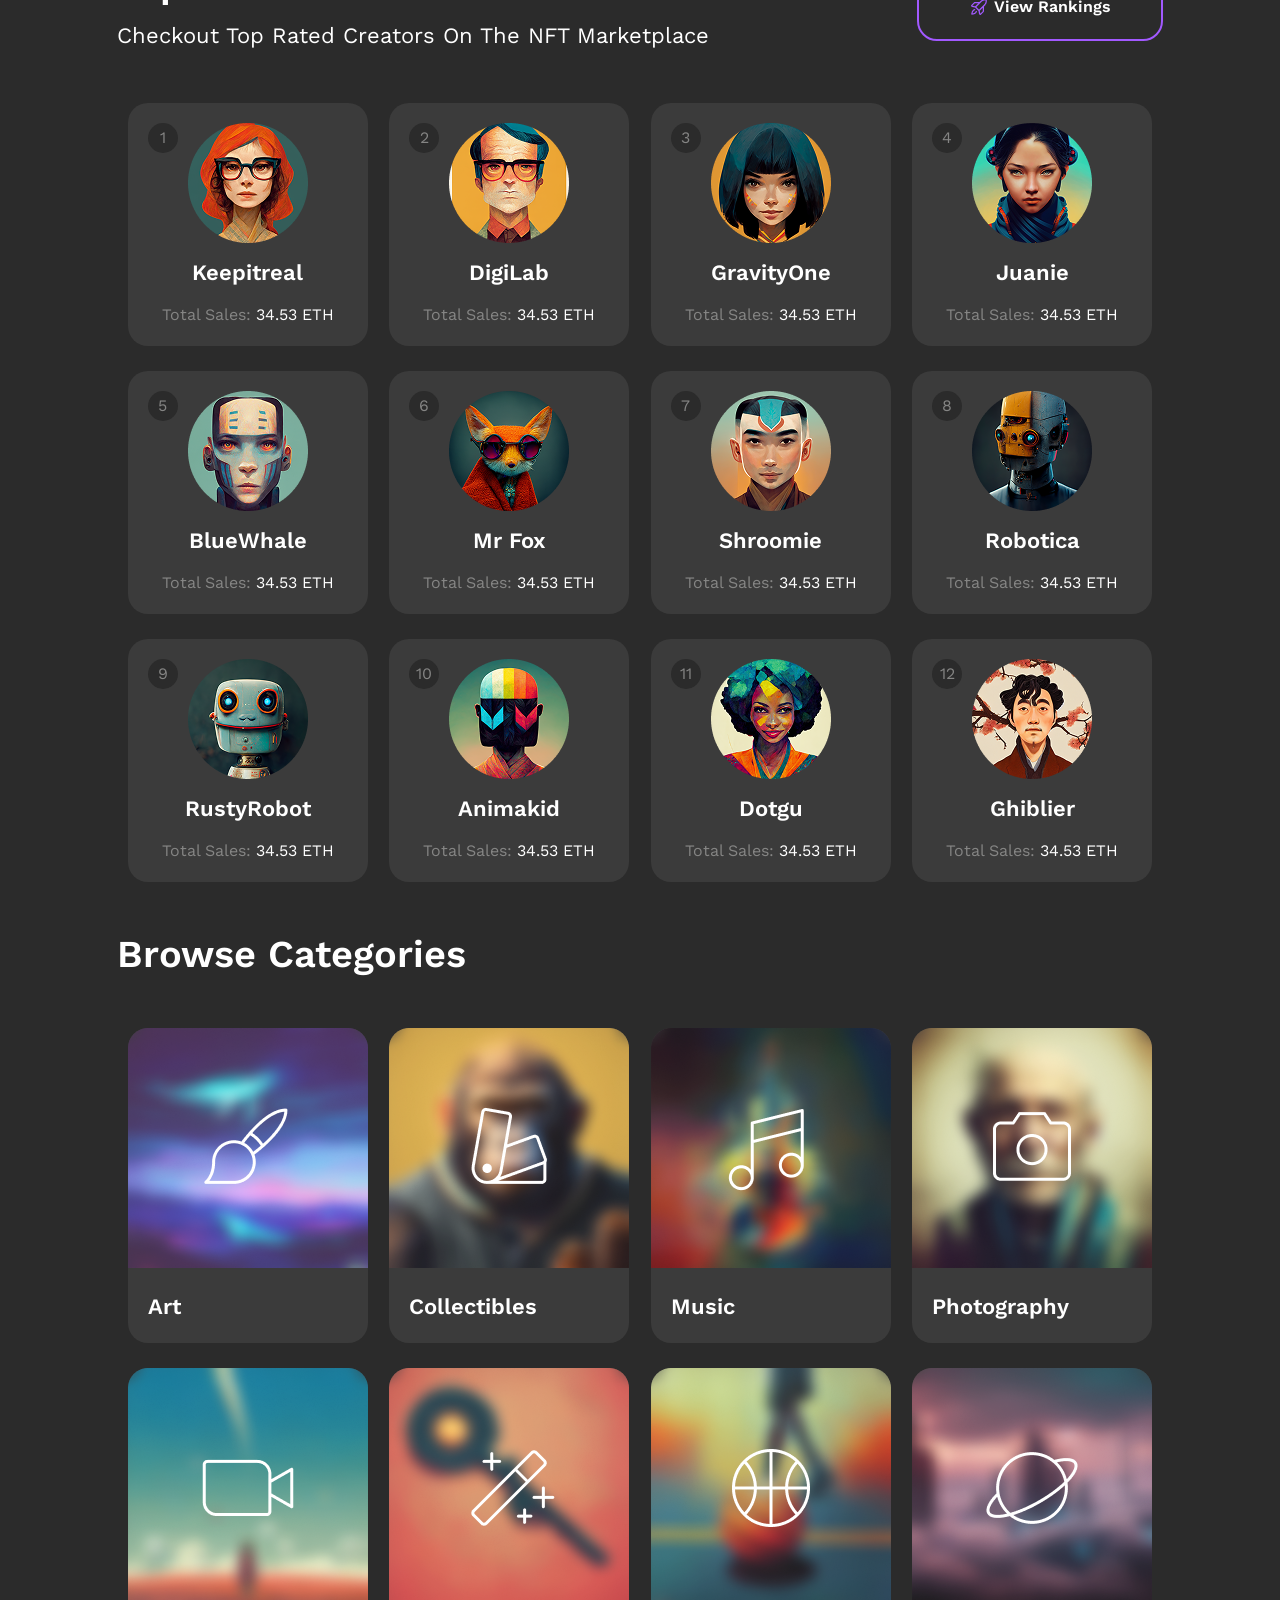
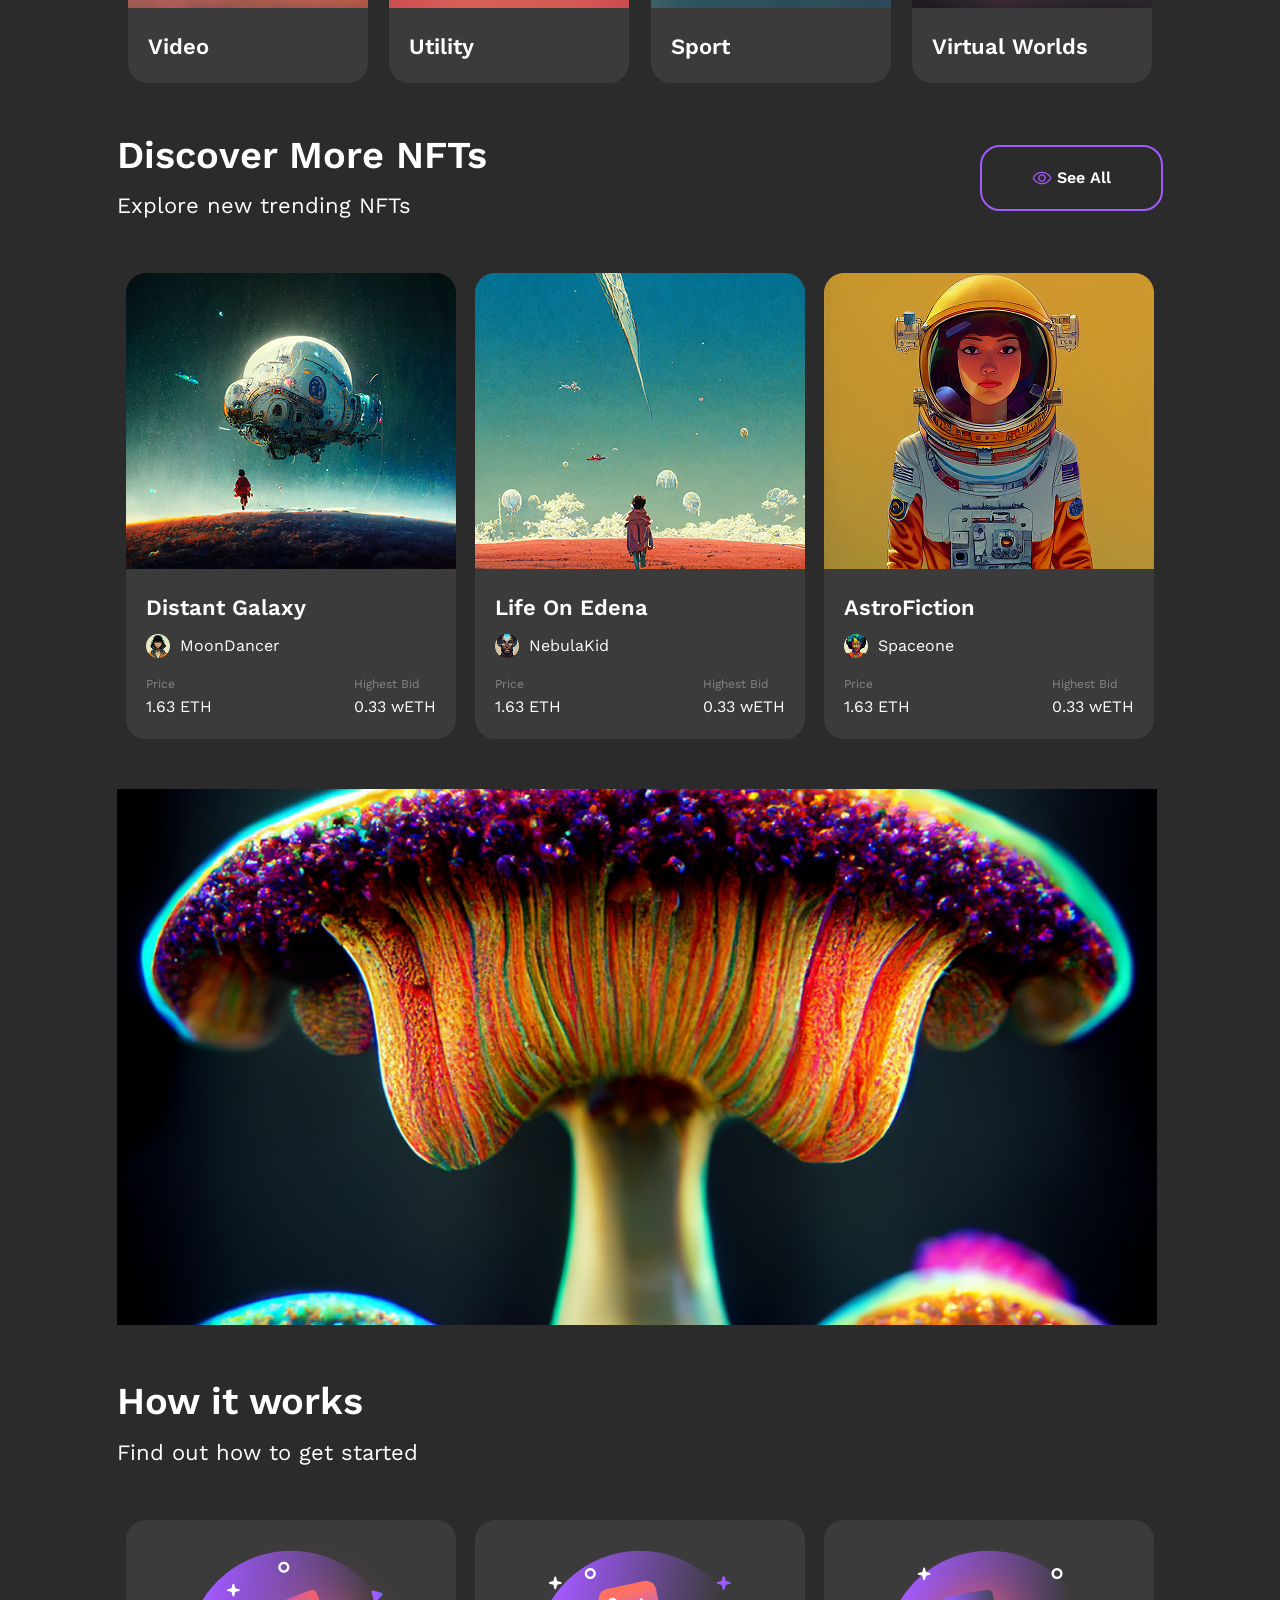
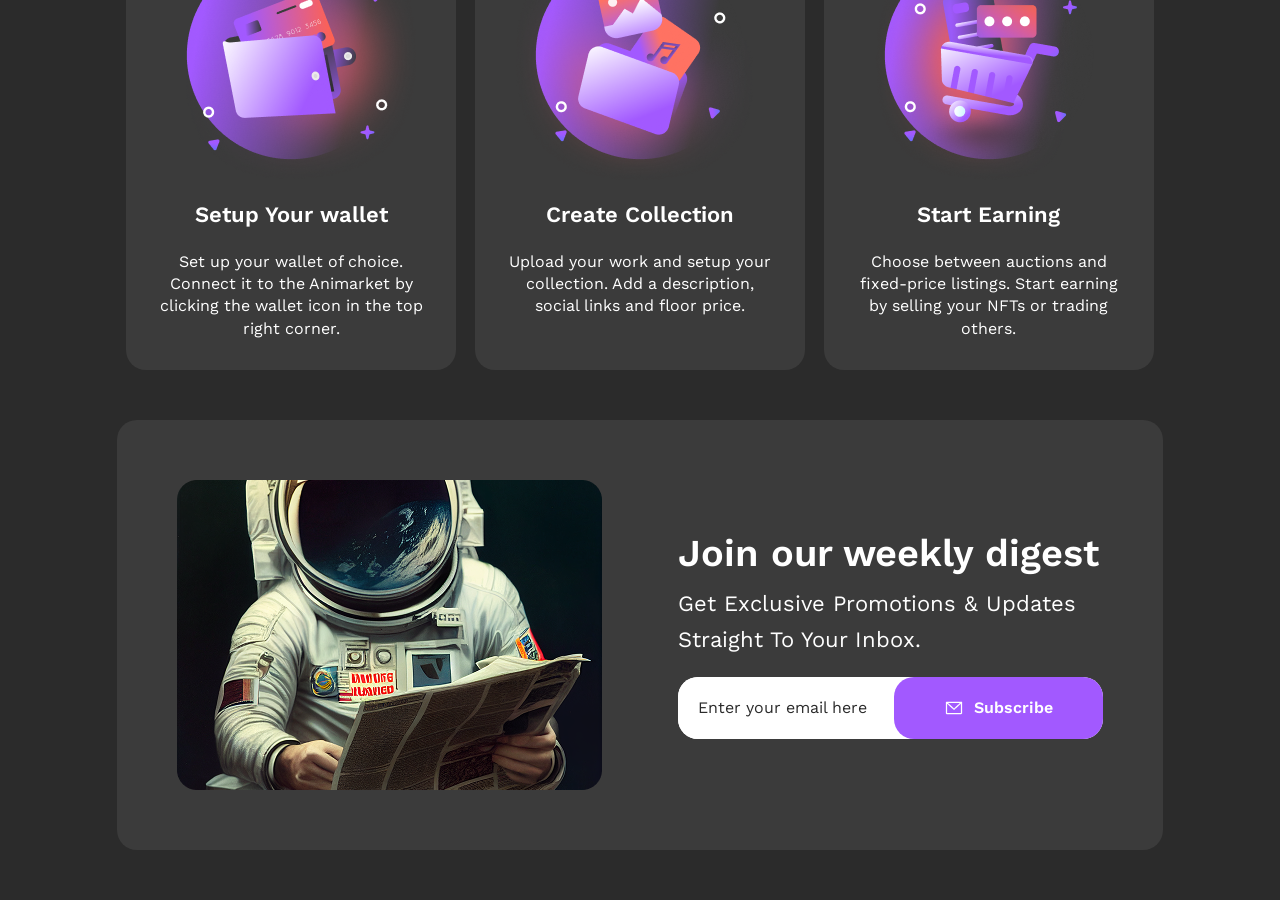
==== commit 07424d50: "subscribe widget created" ====
--- a/index.html
+++ b/index.html
@@ -429,5 +429,21 @@
         </div>
       </div>
     </div>
+
+    <div class="subscribe-widget container">
+      <img src="img/subs.png" alt="kasmonavt" />
+
+      <div class="info">
+        <h1>Join our weekly digest</h1>
+        <p>Get exclusive promotions & updates straight to your inbox.</p>
+        <div class="form">
+          <input type="email" placeholder="Enter your email here" />
+          <button>
+            <img src="img/EnvelopeSimple.png" alt="EnvelopeSimple" />
+            Subscribe
+          </button>
+        </div>
+      </div>
+    </div>
   </body>
 </html>
--- a/style.css
+++ b/style.css
@@ -489,3 +489,72 @@
   line-height: 140%;
   text-align: center;
 }
+
+/* subscribe-widget css */
+.subscribe-widget {
+  display: flex;
+  align-items: center;
+  justify-content: space-between;
+  background-color: #3b3b3b;
+  margin: 50px auto;
+  padding: 60px;
+  border-radius: 20px;
+}
+
+.subscribe-widget .info h1 {
+  color: white;
+  font-weight: 600;
+  font-size: 38px;
+  line-height: 120%;
+  margin-bottom: 10px;
+}
+
+.subscribe-widget .info p {
+  color: white;
+  width: 400px;
+  font-weight: 400;
+  font-size: 22px;
+  line-height: 160%;
+  margin-bottom: 20px;
+  text-transform: capitalize;
+}
+
+.subscribe-widget .info .form {
+  display: flex;
+  align-items: center;
+  justify-content: space-between;
+  background-color: white;
+  border-radius: 20px;
+  width: 425px;
+}
+
+.subscribe-widget .info .form input {
+  width: 100%;
+  padding: 20px;
+  border: none;
+  outline: none;
+  font-weight: 400;
+  color: #2b2b2b;
+  font-size: 16px;
+  line-height: 140%;
+  border-top-left-radius: 20px;
+  border-bottom-left-radius: 20px;
+}
+
+.subscribe-widget .info .form input::placeholder {
+  color: #2b2b2b;
+}
+
+.subscribe-widget .info .form button {
+  display: flex;
+  align-items: center;
+  gap: 10px;
+  border: none;
+  padding: 20px 50px;
+  border-radius: 20px;
+  color: white;
+  font-weight: 600;
+  font-size: 16px;
+  line-height: 140%;
+  background-color: #a259ff;
+}
